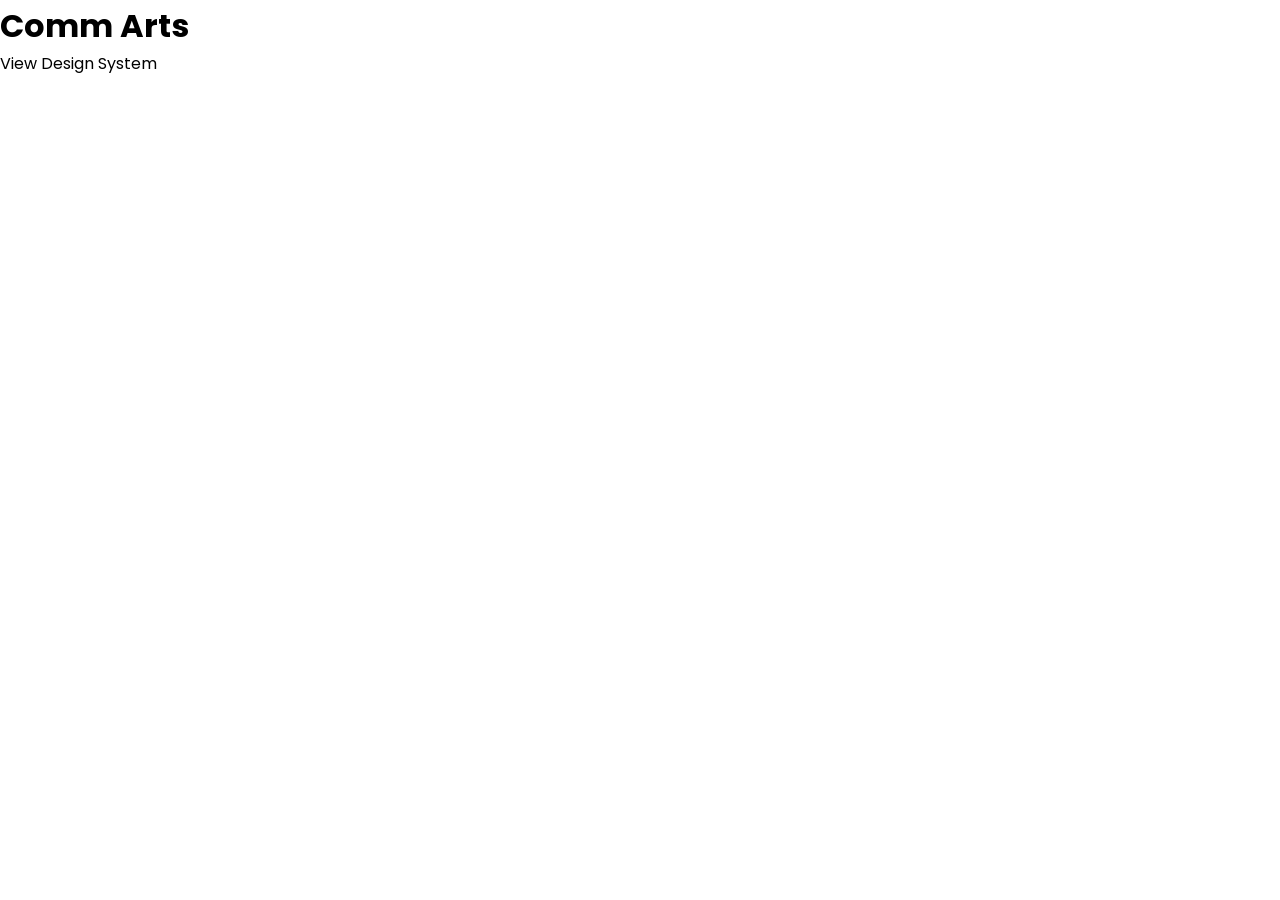
==== index.html @ a1b9fe62 "Create index.html" ====
<!DOCTYPE html>
<html lang="en">

<head>
  <meta charset="UTF-8">
  <title>Comm Arts</title>

  <meta name="viewport" content="width=device-width, initial-scale=1.0">

  <link href="https://fonts.googleapis.com/css?family=Brawler%7CPoppins:400,500&display=swap" rel="stylesheet">

  <link rel="stylesheet" href="css/normalize.css">
  <link rel="stylesheet" href="css/main.css">
</head>

<body>

  <main class="container">
    <h1>Comm Arts</h1>
    <p><a href="components.html">View Design System</a></p>
  </main>

</body>
</html>
---- css/main.css ----
/* RESET / BASE */
html {
  line-height: 1.15;
  -webkit-text-size-adjust: 100%;
}

body {
  margin: 0;
  font-family: "Poppins", Arial, sans-serif;
  color: #000;
  line-height: 1.6;
}

h1, h2, h3, p {
  margin: 0;
}

a {
  text-decoration: none;
  color: #000;
}

a:hover {
  text-decoration: underline;
}

img {
  max-width: 100%;
  display: block;
}

ul {
  list-style: none;
  margin: 0;
  padding: 0;
}

/* LAYOUT */
.design-system {
  display: block;
}

/* SIDEBAR */
.sidebar-nav {
  width: 240px;
  padding: 40px 20px;
  border-right: 1px solid #ddd;
  position: fixed;
  top: 0;
  left: 0;
  height: 100vh;
  overflow-y: auto;
  background: #fff;
}

.sidebar-logo img {
  width: 120px;
  margin-bottom: 40px;
}

.sidebar-nav h2 {
  font-size: 12px;
  text-transform: uppercase;
  margin: 30px 0 10px;
}

/* SIDEBAR LINKS */
.system-nav li {
  margin-bottom: 6px;
}

.system-nav a {
  display: block;
  font-size: 14px;
  color: #000;
}

/* MAIN CONTENT */
.component-page {
  margin-left: 260px;
  padding: 40px;
  max-width: 900px;
}

/* HEADER */
.page-title {
  font-family: "Brawler", serif;
  font-size: 48px;
  margin-bottom: 20px;
}

.page-description {
  font-size: 18px;
  line-height: 1.7;
  margin-bottom: 60px;
  max-width: 600px;
}

/* SECTION TITLES */
.section-title {
  font-size: 14px;
  text-transform: uppercase;
  margin: 60px 0 20px;
}

/* COMPONENT BLOCK */
.component {
  margin-bottom: 100px;
}

.component__code {
  margin-bottom: 20px;
}

.component__img {
  border: 1px solid #eee;
}

/* IMAGES */
.ui-image--small {
  width: 280px;
  margin: 0 auto;
}

.ui-image--tiny {
  width: 120px;
  margin: 0 auto;
}

.component__code a {
  border: none;
  padding: 0;
}

/* WORDMARK */
.wordmark span:first-child {
  font-weight: 300;
}

.wordmark span:last-child {
  font-weight: 700;
}

/* ICON */
.icon-circle {
  width: 40px;
  height: 40px;
  border: 1px solid #000;
  border-radius: 50%;
}

/* MAIN NAV (TEXT ONLY) */
.main-nav,
.main-nav__list {
  font-size: 16px;
}

/* FOOTER */
.page-footer {
  border-top: 1px solid #000;
  padding: 20px 0;
  font-size: 16px;
  text-align: left;
}

/* SOCIAL */
.social-list {
  display: flex;
  gap: 10px;
}
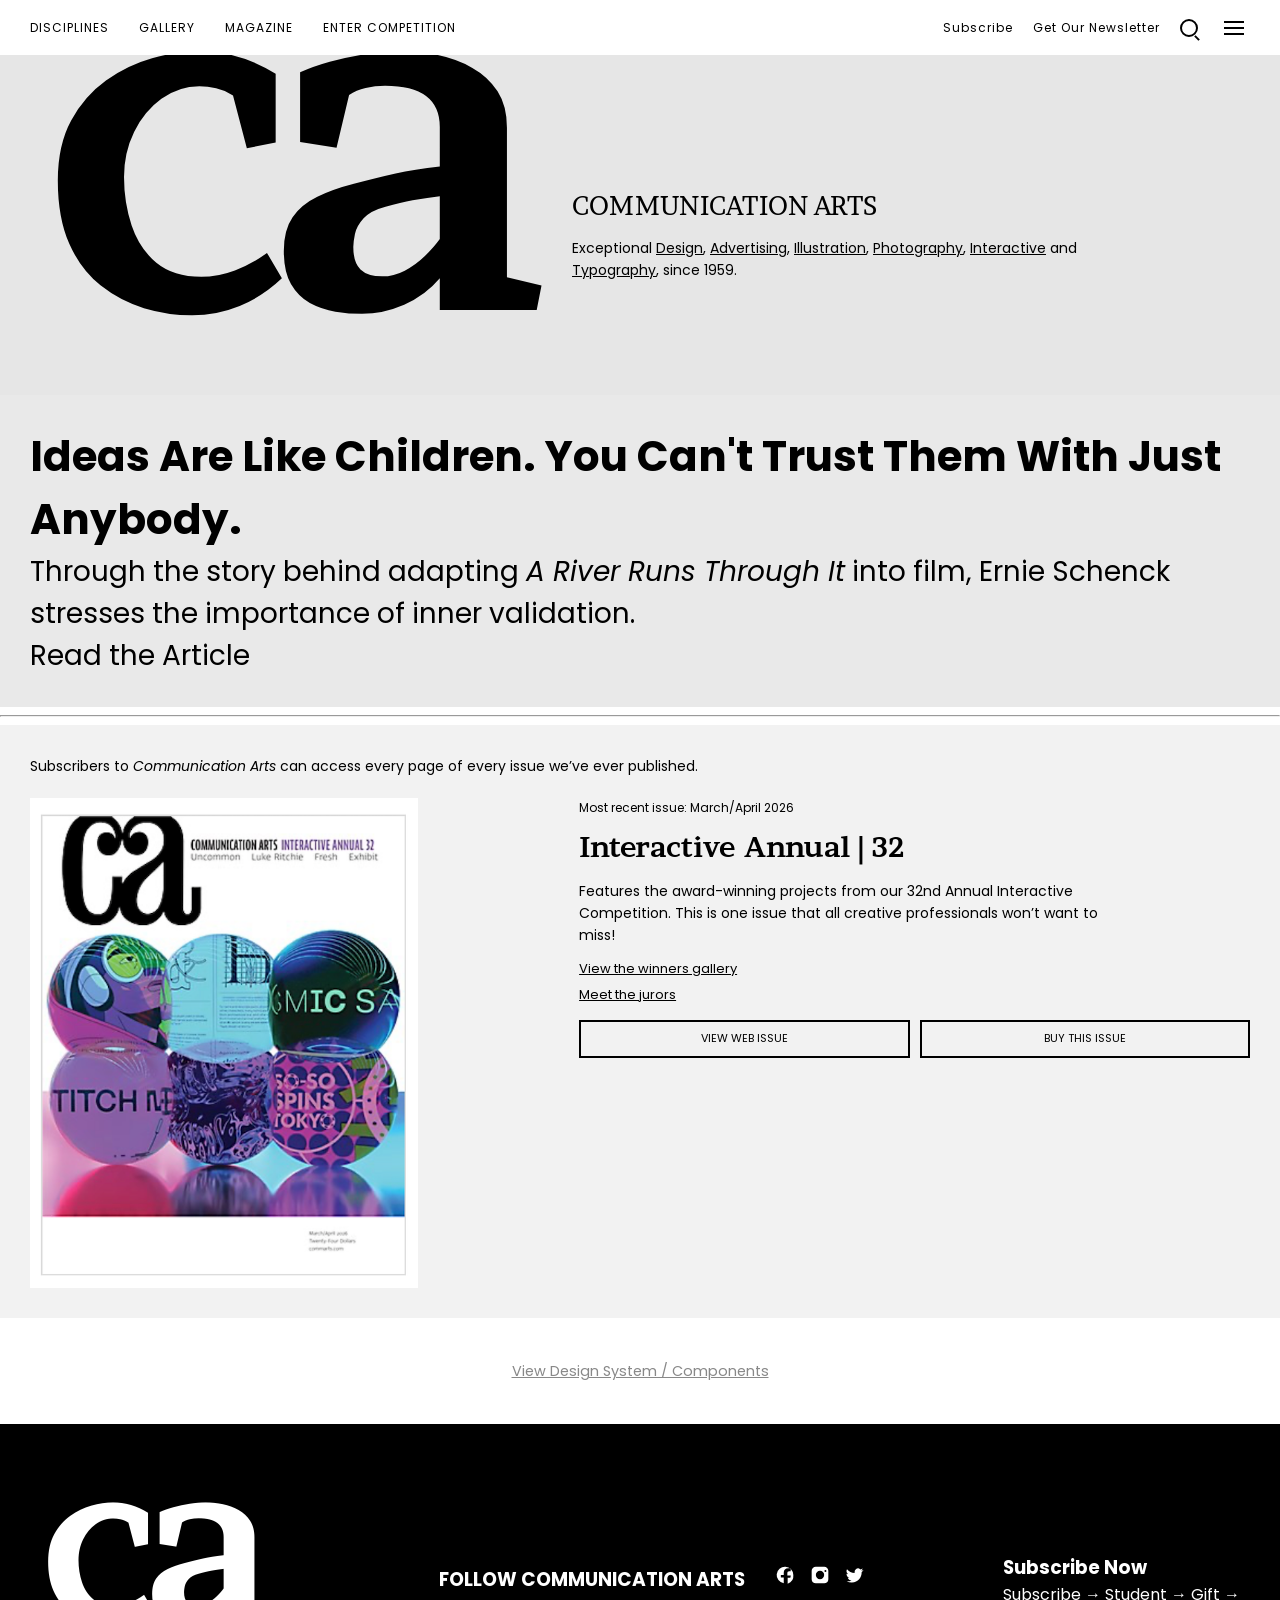
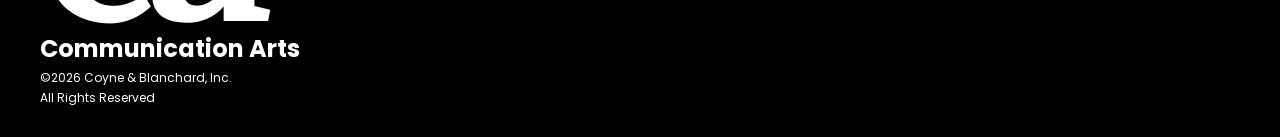
==== commit dfc07210: "Update index.html" ====
--- a/index.html
+++ b/index.html
@@ -1,24 +1,138 @@
 <!DOCTYPE html>
 <html lang="en">
-
 <head>
   <meta charset="UTF-8">
-  <title>Comm Arts</title>
-
   <meta name="viewport" content="width=device-width, initial-scale=1.0">
-
+  <meta http-equiv="X-UA-Compatible" content="ie=edge">
+  <title>Communication Arts | Design, Advertising, Illustration, Photography</title>
+  
   <link href="https://fonts.googleapis.com/css?family=Brawler%7CPoppins:400,500&display=swap" rel="stylesheet">
-
+  
   <link rel="stylesheet" href="css/normalize.css">
   <link rel="stylesheet" href="css/main.css">
 </head>
+<body class="home-page">
 
-<body>
+  <header class="page-header">
+    <nav class="page-header-left">
+      <a href="#">DISCIPLINES</a>
+      <a href="#">GALLERY</a>
+      <a href="#">MAGAZINE</a>
+      <a href="#">ENTER COMPETITION</a>
+    </nav>
+    
+    <nav class="page-header-right">
+      <a href="#">Subscribe</a>
+      <a href="#">Get Our Newsletter</a>
+      <div class="search-icon"></div>
+      <button class="nav-toggle" aria-label="Toggle Menu">
+        <span></span>
+        <span></span>
+        <span></span>
+      </button>
+    </nav>
+  </header>
 
-  <main class="container">
-    <h1>Comm Arts</h1>
-    <p><a href="components.html">View Design System</a></p>
+  <main>
+    <section class="main-hero">
+      <div class="hero-ca">ca</div>
+      <div class="hero-right">
+        <h1 class="hero-title">COMMUNICATION ARTS</h1>
+        <p class="hero-text">
+          Exceptional <a href="#">Design</a>, <a href="#">Advertising</a>,
+          <a href="#">Illustration</a>, <a href="#">Photography</a>,
+          <a href="#">Interactive</a> and <a href="#">Typography</a>, since 1959.
+        </p>
+      </div>
+    </section>
+
+    <div class="container">
+      <section class="featured-article">
+        <div class="section-heading-block">
+          <h2>Ideas Are Like Children. You Can't Trust Them With Just Anybody.</h2>
+          <p>
+            Through the story behind adapting <em>A River Runs Through It</em> into film,
+            Ernie Schenck stresses the importance of inner validation.
+          </p>
+          <a href="#" class="action-link">Read the Article</a>
+        </div>
+      </section>
+
+      <hr>
+
+      <section class="current-issue-preview">
+        <div class="issue">
+          <p class="issue__intro">
+            Subscribers to <em>Communication Arts</em> can access every page of every issue we’ve ever published.
+          </p>
+          <div class="issue__grid">
+            <div class="issue__image">
+              <img src="images/ca.png" alt="March/April 2026 Issue Cover">
+            </div>
+            <div class="issue__content">
+              <p class="issue__meta">Most recent issue: March/April 2026</p>
+              <h2 class="issue__title">Interactive Annual | 32</h2>
+              <p class="issue__text">
+                Features the award-winning projects from our 32nd Annual Interactive Competition. 
+                This is one issue that all creative professionals won’t want to miss!
+              </p>
+              <div class="issue__links">
+                <a href="#">View the winners gallery</a>
+                <a href="#">Meet the jurors</a>
+              </div>
+              <div class="issue__buttons">
+                <a href="#" class="btn">View web issue</a>
+                <a href="#" class="btn">Buy this issue</a>
+              </div>
+            </div>
+          </div>
+        </div>
+      </section>
+      
+      <section style="text-align: center; padding: 40px 0;">
+         <p><a href="components.html" style="text-decoration: underline; color: #888; font-size: 0.9rem;">View Design System / Components</a></p>
+      </section>
+    </div>
   </main>
+
+  <footer class="page-footer">
+    <div class="footer-left">
+      <div class="wordmark-ca">ca</div>
+      <div class="footer-brand-info">
+        <h2>Communication Arts</h2>
+        <p>©2026 Coyne & Blanchard, Inc.</p>
+        <p>All Rights Reserved</p>
+      </div>
+    </div>
+
+    <div class="footer-center">
+        <h3>FOLLOW COMMUNICATION ARTS</h3>
+        <ul class="social-list" style="display:flex; gap:15px; list-style:none; padding:0; justify-content: center;">
+          <li>
+            <a href="#" aria-label="Facebook">
+              <svg width="20" height="20" viewBox="0 0 24 24"><path fill="currentColor" d="M22 12a10 10 0 10-11.5 9.9v-7H7v-2.9h3.5V9.4c0-3.5 2.1-5.4 5.3-5.4 1.5 0 3 .3 3 .3v3.3h-1.7c-1.7 0-2.3 1.1-2.3 2.2v2.7H19l-.6 2.9h-3.2v7A10 10 0 0022 12z"/></svg>
+            </a>
+          </li>
+          <li>
+            <a href="#" aria-label="Instagram">
+              <svg width="20" height="20" viewBox="0 0 24 24"><path fill="currentColor" d="M7 2C4.2 2 2 4.2 2 7v10c0 2.8 2.2 5 5 5h10c2.8 0 5-2.2 5-5V7c0-2.8-2.2-5-5-5H7zm5 5a5 5 0 110 10 5 5 0 010-10zm6.5-.9a1.2 1.2 0 110 2.4 1.2 1.2 0 010-2.4z"/></svg>
+            </a>
+          </li>
+          <li>
+            <a href="#" aria-label="Twitter">
+              <svg width="20" height="20" viewBox="0 0 24 24"><path fill="currentColor" d="M22 5.9c-.8.4-1.6.6-2.5.8.9-.6 1.5-1.4 1.8-2.4-.9.5-1.8.9-2.8 1.1A4.4 4.4 0 0016 4c-2.5 0-4.5 2.1-4.5 4.6 0 .4 0 .8.1 1.1-3.7-.2-7-2-9.2-4.7-.4.7-.6 1.4-.6 2.2 0 1.6.8 3 2 3.9-.7 0-1.4-.2-2-.5v.1c0 2.2 1.5 4 3.6 4.4-.4.1-.8.2-1.2.2-.3 0-.6 0-.9-.1.6 1.9 2.4 3.3 4.5 3.3A8.9 8.9 0 012 19.5 12.6 12.6 0 008.3 21c7.6 0 11.7-6.4 11.7-12v-.5c.8-.6 1.5-1.3 2-2.1z"/></svg>
+            </a>
+          </li>
+        </ul>
+    </div>
+
+    <div class="footer-right">
+      <h3>Subscribe Now</h3>
+      <a href="#">Subscribe →</a>
+      <a href="#">Student →</a>
+      <a href="#">Gift →</a>
+    </div>
+  </footer>
 
 </body>
 </html>
--- a/css/main.css
+++ b/css/main.css
@@ -1,172 +1,845 @@
 /* RESET / BASE */
+
 html {
+
   line-height: 1.15;
+
   -webkit-text-size-adjust: 100%;
+
 }
 
 body {
+
   margin: 0;
+
   font-family: "Poppins", Arial, sans-serif;
+
   color: #000;
+
   line-height: 1.6;
+
 }
 
 h1, h2, h3, p {
+
   margin: 0;
+
 }
 
 a {
+
   text-decoration: none;
+
+  color: inherit;
+
+}
+
+a:hover {
+
+  text-decoration: underline;
+
+}
+
+img {
+
+  max-width: 100%;
+
+  display: block;
+
+}
+
+ul {
+
+  list-style: none;
+
+  margin: 0;
+
+  padding: 0;
+
+}
+
+/* ========================= */
+
+/* ACCESSIBILITY (ADDED) */
+
+/* ========================= */
+
+.visually-hidden {
+
+  position: absolute;
+
+  left: -9999px;
+
+}
+
+/* ========================= */
+
+/* LAYOUT */
+
+/* ========================= */
+
+.design-system {
+
+  display: block;
+
+}
+
+/* ========================= */
+
+/* SIDEBAR */
+
+/* ========================= */
+
+.sidebar-nav {
+
+  width: 240px;
+
+  padding: 40px 20px;
+
+  border-right: 1px solid #ddd;
+
+  position: fixed;
+
+  top: 0;
+
+  left: 0;
+
+  height: 100vh;
+
+  overflow-y: auto;
+
+  background: #fff;
+
+}
+
+.sidebar-logo img {
+
+  width: 120px;
+
+  margin-bottom: 40px;
+
+}
+
+.sidebar-nav h2 {
+
+  font-size: 12px;
+
+  text-transform: uppercase;
+
+  margin: 30px 0 10px;
+
+}
+
+.system-nav li {
+
+  margin-bottom: 6px;
+
+}
+
+.system-nav a {
+
+  display: block;
+
+  font-size: 14px;
+
   color: #000;
-}
-
-a:hover {
+
+}
+
+/* ========================= */
+
+/* MAIN CONTENT */
+
+/* ========================= */
+
+.component-page {
+
+  margin-left: 260px;
+
+  padding: 40px;
+
+  max-width: 900px;
+
+}
+
+/* ========================= */
+
+/* HEADER TITLE */
+
+/* ========================= */
+
+.page-title {
+
+  font-family: "Brawler", serif;
+
+  font-size: 48px;
+
+  margin-bottom: 20px;
+
+}
+
+.page-description {
+
+  font-size: 18px;
+
+  line-height: 1.7;
+
+  margin-bottom: 60px;
+
+  max-width: 600px;
+
+}
+
+/* ========================= */
+
+/* SECTION TITLES */
+
+/* ========================= */
+
+.section-title {
+
+  font-size: 14px;
+
+  text-transform: uppercase;
+
+  margin: 60px 0 20px;
+
+}
+
+/* ========================= */
+
+/* COMPONENT BLOCK */
+
+/* ========================= */
+
+.component {
+
+  margin-bottom: 100px;
+
+}
+
+.component__img {
+
+  border: 1px solid #eee;
+
+  margin-bottom: 20px;
+
+}
+
+.component__code {
+
+  margin-bottom: 20px;
+
+}
+
+/* CENTER ICON BLOCK */
+
+#icon .component__code:last-child {
+
+  display: flex;
+
+  justify-content: center;
+
+}
+
+/* ========================= */
+
+/* IMAGE HELPERS */
+
+/* ========================= */
+
+.ui-image--small {
+
+  width: 280px;
+
+  margin: 0 auto;
+
+}
+
+.ui-image--tiny {
+
+  width: 120px;
+
+  margin: 0 auto;
+
+}
+
+/* ========================= */
+
+/* WORDMARK */
+
+/* ========================= */
+
+.wordmark span:first-child {
+
+  font-weight: 300;
+
+}
+
+.wordmark span:last-child {
+
+  font-weight: 700;
+
+}
+
+.wordmark-ca {
+
+  font-family: "Brawler", serif;
+
+  font-size: 220px;
+
+  font-weight: 700;
+
+  letter-spacing: -14px;
+
+  line-height: 0.8;
+
+  display: inline-block;
+
+}
+
+#wordmark .component__code:last-child {
+
+  text-align: center;
+
+}
+
+/* ========================= */
+
+/* ICON */
+
+/* ========================= */
+
+.icon-circle {
+
+  width: 30px;
+
+  height: 30px;
+
+  border: 1px solid #000;
+
+  border-radius: 50%;
+
+}
+
+.icon-center {
+
+  display: flex;
+
+  justify-content: center;
+
+  width: 100%;
+
+}
+
+.icon-circle-big {
+
+  width: 70px;
+
+  height: 70px;
+
+  background: #ddd;
+
+  border-radius: 50%;
+
+  display: flex;
+
+  align-items: center;
+
+  justify-content: center;
+
+}
+
+.icon-circle-big svg {
+
+  width: 24px;
+
+  height: 24px;
+
+}
+
+/* ========================= */
+
+/* MAIN NAV */
+
+/* ========================= */
+
+.main-nav,
+
+.main-nav__list {
+
+  font-size: 16px;
+
+}
+
+.main-nav-top {
+
+  background: #000;
+
+  padding: 20px 30px;
+
+  display: flex;
+
+  gap: 30px;
+
+  margin-bottom: 0;
+
+}
+
+.main-nav-top a {
+
+  color: #fff;
+
+  font-size: 12px;
+
+  letter-spacing: 1px;
+
+  text-transform: uppercase;
+
+}
+
+#main-nav .component__code {
+
+  margin-bottom: 0;
+
+}
+
+/* ========================= */
+
+/* SOCIAL */
+
+/* ========================= */
+
+.social-list {
+
+  display: flex;
+
+  gap: 10px;
+
+}
+
+/* ========================= */
+
+/* BODY COMPONENT */
+
+/* ========================= */
+
+.issue {
+
+  background: #f2f2f2;
+
+  padding: 30px;
+
+}
+
+.issue__intro {
+
+  font-size: 14px;
+
+  margin-bottom: 20px;
+
+}
+
+.issue__grid {
+
+  display: grid;
+
+  grid-template-columns: 0.9fr 1.1fr;
+
+  gap: 22px;
+
+  align-items: start;
+
+}
+
+.issue__image img {
+
+  width: 72%;
+
+}
+
+.issue__content {
+
+  margin-left: -12px;
+
+}
+
+.issue__meta {
+
+  font-size: 12px;
+
+  margin-bottom: 8px;
+
+}
+
+.issue__title {
+
+  font-family: "Brawler", serif;
+
+  font-size: 28px;
+
+  margin-bottom: 10px;
+
+}
+
+.issue__text {
+
+  font-size: 14px;
+
+  line-height: 1.6;
+
+  margin-bottom: 12px;
+
+  max-width: 520px;
+
+}
+
+.issue__links a {
+
+  display: block;
+
+  font-size: 13px;
+
   text-decoration: underline;
-}
-
-img {
-  max-width: 100%;
-  display: block;
-}
-
-ul {
-  list-style: none;
-  margin: 0;
-  padding: 0;
-}
-
-/* LAYOUT */
-.design-system {
-  display: block;
-}
-
-/* SIDEBAR */
-.sidebar-nav {
-  width: 240px;
-  padding: 40px 20px;
-  border-right: 1px solid #ddd;
-  position: fixed;
-  top: 0;
-  left: 0;
-  height: 100vh;
-  overflow-y: auto;
+
+  margin-bottom: 5px;
+
+}
+
+.issue__buttons {
+
+  display: grid;
+
+  grid-template-columns: 1fr 1fr;
+
+  gap: 10px;
+
+  margin-top: 15px;
+
+}
+
+.issue__buttons a {
+
+  border: 2px solid #000;
+
+  padding: 8px;
+
+  text-align: center;
+
+  font-size: 11px;
+
+  text-transform: uppercase;
+
+}
+
+/* ========================= */
+
+/* NAV TOGGLE */
+
+/* ========================= */
+
+.nav-toggle-center {
+
+  display: flex;
+
+  justify-content: center;
+
+}
+
+.nav-toggle {
+
+  width: 90px;
+
+  height: 80px;
+
+  background: #000;
+
+  display: flex;
+
+  flex-direction: column;
+
+  justify-content: center;
+
+  align-items: center;
+
+  gap: 10px;
+
+}
+
+.nav-toggle span {
+
+  width: 40px;
+
+  height: 2px;
+
   background: #fff;
-}
-
-.sidebar-logo img {
-  width: 120px;
-  margin-bottom: 40px;
-}
-
-.sidebar-nav h2 {
+
+}
+
+/* ========================= */
+
+/* SECTION HEADING */
+
+/* ========================= */
+
+.section-heading-block {
+
+  background: #e9e9e9;
+
+  padding: 30px;
+
+  font-size: 28px;
+
+  line-height: 1.5;
+
+}
+
+/* ========================= */
+
+/* PAGE HEADER */
+
+/* ========================= */
+
+.page-header {
+
+  display: flex;
+
+  justify-content: space-between;
+
+  align-items: center;
+
+  padding: 18px 30px;
+
+  background: none;
+
+  color: #000;
+
   font-size: 12px;
+
+  letter-spacing: 1px;
+
+}
+
+.page-header-left {
+
+  display: flex;
+
+  gap: 30px;
+
+}
+
+.page-header-right {
+
+  display: flex;
+
+  align-items: center;
+
+  gap: 20px;
+
+}
+
+.search-icon {
+
+  width: 14px;
+
+  height: 14px;
+
+  border: 2px solid #000;
+
+  border-radius: 50%;
+
+  position: relative;
+
+}
+
+.search-icon::after {
+
+  content: "";
+
+  width: 6px;
+
+  height: 2px;
+
+  background: #000;
+
+  position: absolute;
+
+  bottom: -4px;
+
+  right: -4px;
+
+  transform: rotate(45deg);
+
+}
+
+.page-header .nav-toggle {
+
+  width: auto;
+
+  height: auto;
+
+  background: none;
+
+  display: flex;
+
+  flex-direction: column;
+
+  gap: 4px;
+
+}
+
+.page-header .nav-toggle span {
+
+  width: 20px;
+
+  height: 2px;
+
+  background: #000;
+
+}
+
+/* ========================= */
+
+/* HERO */
+
+/* ========================= */
+
+.main-hero {
+
+  display: flex;
+
+  align-items: flex-start;
+
+  gap: 50px;
+
+  height: 340px;
+
+  padding: 0 60px;
+
+  background: #e6e6e6;
+
+  overflow: hidden;
+
+  margin-top: 0;
+
+}
+
+.hero-ca {
+
+  font-family: "Brawler", serif;
+
+  font-size: 480px;
+
+  font-weight: 700;
+
+  letter-spacing: -32px;
+
+  line-height: 0.55;
+
+  margin-top: -50px;
+
+  margin-left: -20px;
+
+}
+
+.hero-right {
+
+  max-width: 520px;
+
+  margin-top: 130px;
+
+}
+
+.hero-title {
+
+  font-family: "Brawler", serif;
+
+  font-size: 26px;
+
+  font-weight: 500;
+
+  margin-bottom: 10px;
+
+}
+
+.hero-text {
+
+  font-size: 14px;
+
+  line-height: 1.6;
+
+}
+
+.hero-text a {
+
+  text-decoration: underline;
+
+}
+
+/* ========================= */
+
+/* PAGE HEADER BLACK BLOCK */
+
+/* ========================= */
+
+#page-header .component__code:last-of-type {
+
+  background: #000;
+
+  color: #fff;
+
+  padding: 20px;
+
+}
+
+#page-header .component__code:last-of-type * {
+
+  color: #fff;
+
+}
+
+/* ========================= */
+
+/* FOOTER */
+
+/* ========================= */
+
+.page-footer {
+
+  background: #000;
+
+  color: #fff;
+
+  display: flex;
+
+  justify-content: space-between;
+
+  align-items: center;
+
+  padding: 30px 40px;
+
+}
+
+.footer-left p {
+
+  font-size: 12px;
+
+}
+
+.footer-center {
+
+  display: flex;
+
+  gap: 30px;
+
+}
+
+.footer-center a {
+
+  font-size: 12px;
+
+  color: #fff;
+
   text-transform: uppercase;
-  margin: 30px 0 10px;
-}
-
-/* SIDEBAR LINKS */
-.system-nav li {
-  margin-bottom: 6px;
-}
-
-.system-nav a {
-  display: block;
-  font-size: 14px;
-  color: #000;
-}
-
-/* MAIN CONTENT */
-.component-page {
-  margin-left: 260px;
-  padding: 40px;
-  max-width: 900px;
-}
-
-/* HEADER */
-.page-title {
-  font-family: "Brawler", serif;
-  font-size: 48px;
-  margin-bottom: 20px;
-}
-
-.page-description {
-  font-size: 18px;
-  line-height: 1.7;
-  margin-bottom: 60px;
-  max-width: 600px;
-}
-
-/* SECTION TITLES */
-.section-title {
-  font-size: 14px;
-  text-transform: uppercase;
-  margin: 60px 0 20px;
-}
-
-/* COMPONENT BLOCK */
-.component {
-  margin-bottom: 100px;
-}
-
-.component__code {
-  margin-bottom: 20px;
-}
-
-.component__img {
-  border: 1px solid #eee;
-}
-
-/* IMAGES */
-.ui-image--small {
-  width: 280px;
-  margin: 0 auto;
-}
-
-.ui-image--tiny {
-  width: 120px;
-  margin: 0 auto;
-}
-
-.component__code a {
-  border: none;
-  padding: 0;
-}
-
-/* WORDMARK */
-.wordmark span:first-child {
-  font-weight: 300;
-}
-
-.wordmark span:last-child {
-  font-weight: 700;
-}
-
-/* ICON */
-.icon-circle {
-  width: 40px;
-  height: 40px;
-  border: 1px solid #000;
-  border-radius: 50%;
-}
-
-/* MAIN NAV (TEXT ONLY) */
-.main-nav,
-.main-nav__list {
-  font-size: 16px;
-}
-
-/* FOOTER */
-.page-footer {
-  border-top: 1px solid #000;
-  padding: 20px 0;
-  font-size: 16px;
-  text-align: left;
-}
-
-/* SOCIAL */
-.social-list {
-  display: flex;
-  gap: 10px;
-}
-
-
+
+}
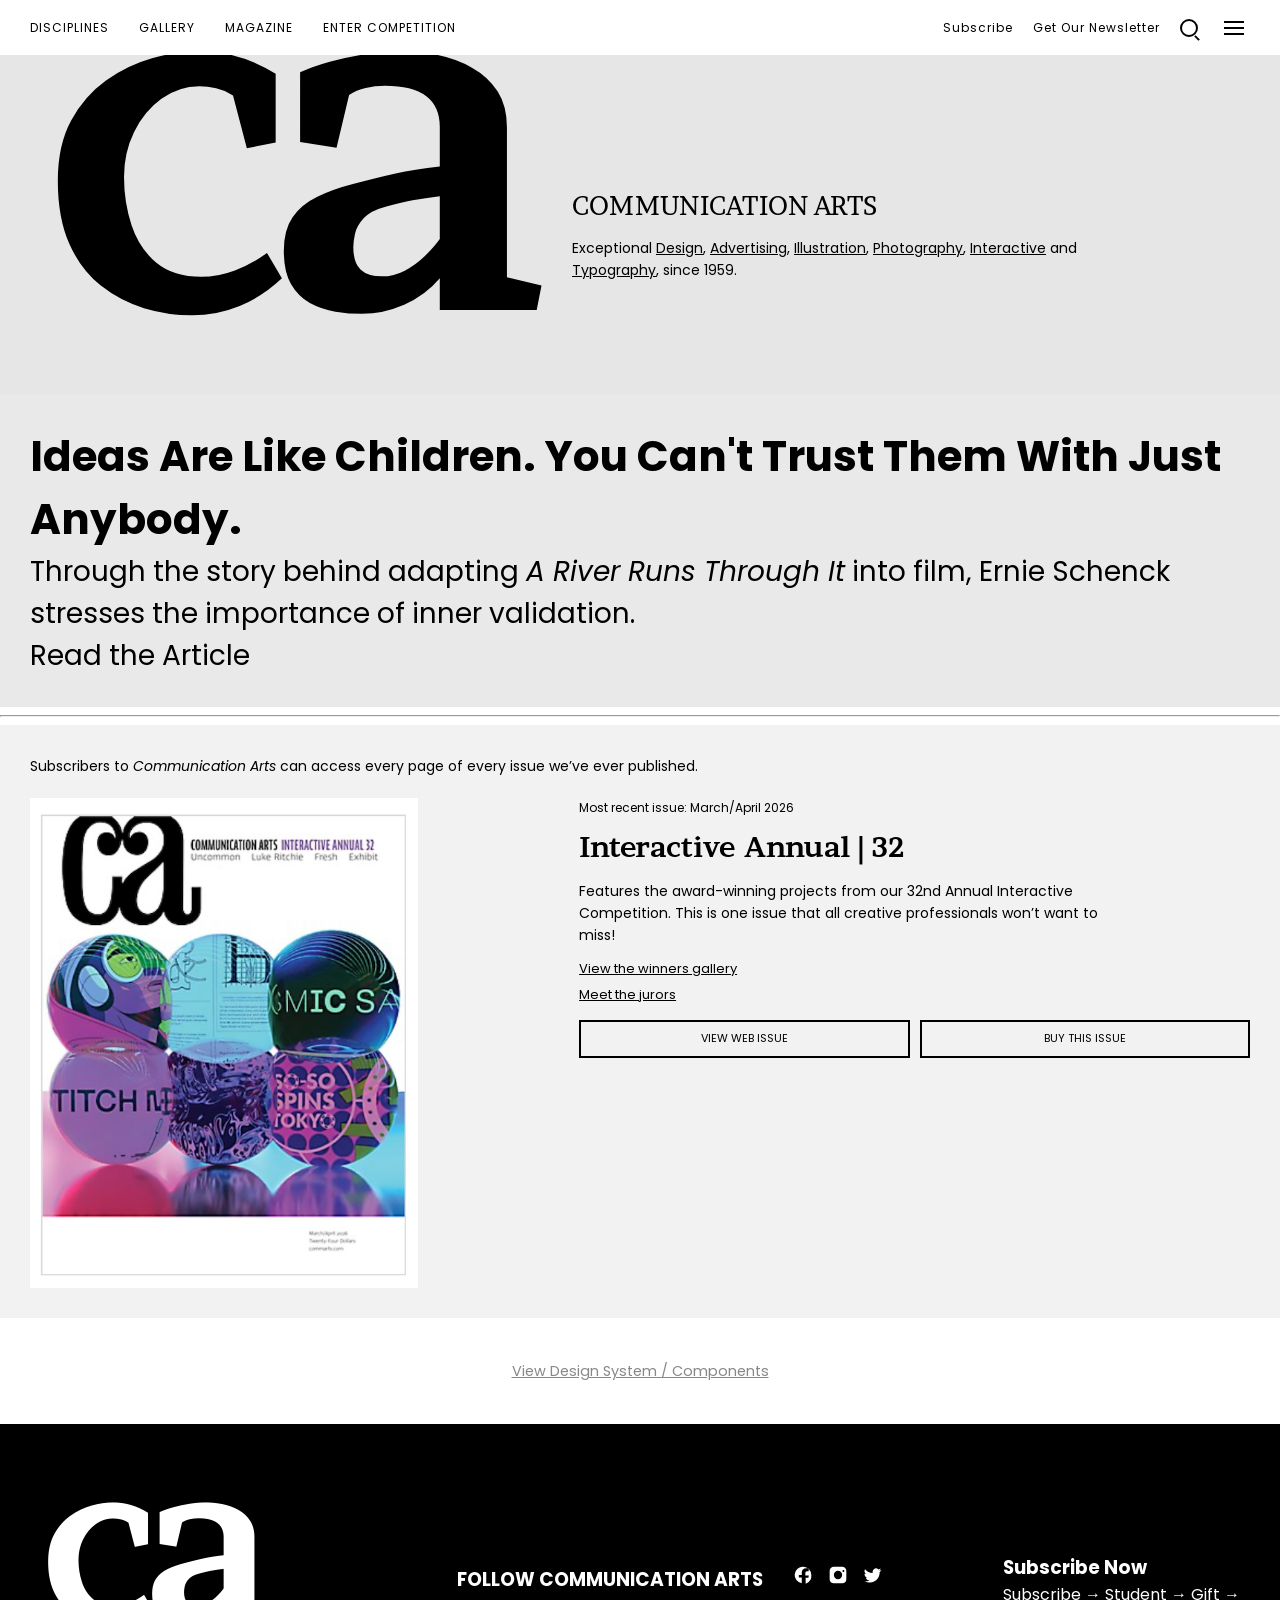
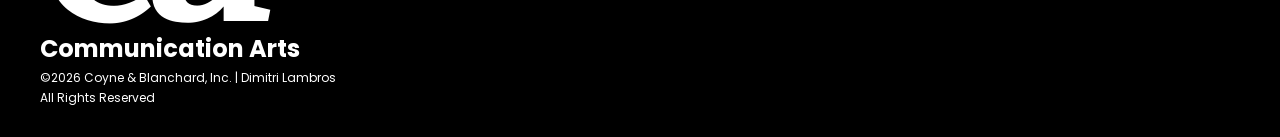
==== commit 8182f4fa: "Update index.html" ====
--- a/index.html
+++ b/index.html
@@ -89,9 +89,9 @@
         </div>
       </section>
       
-      <section style="text-align: center; padding: 40px 0;">
+      <div class="design-system-link" style="text-align: center; padding: 40px 0;">
          <p><a href="components.html" style="text-decoration: underline; color: #888; font-size: 0.9rem;">View Design System / Components</a></p>
-      </section>
+      </div>
     </div>
   </main>
 
@@ -100,7 +100,7 @@
       <div class="wordmark-ca">ca</div>
       <div class="footer-brand-info">
         <h2>Communication Arts</h2>
-        <p>©2026 Coyne & Blanchard, Inc.</p>
+        <p>©2026 Coyne & Blanchard, Inc. | Dimitri Lambros</p>
         <p>All Rights Reserved</p>
       </div>
     </div>
